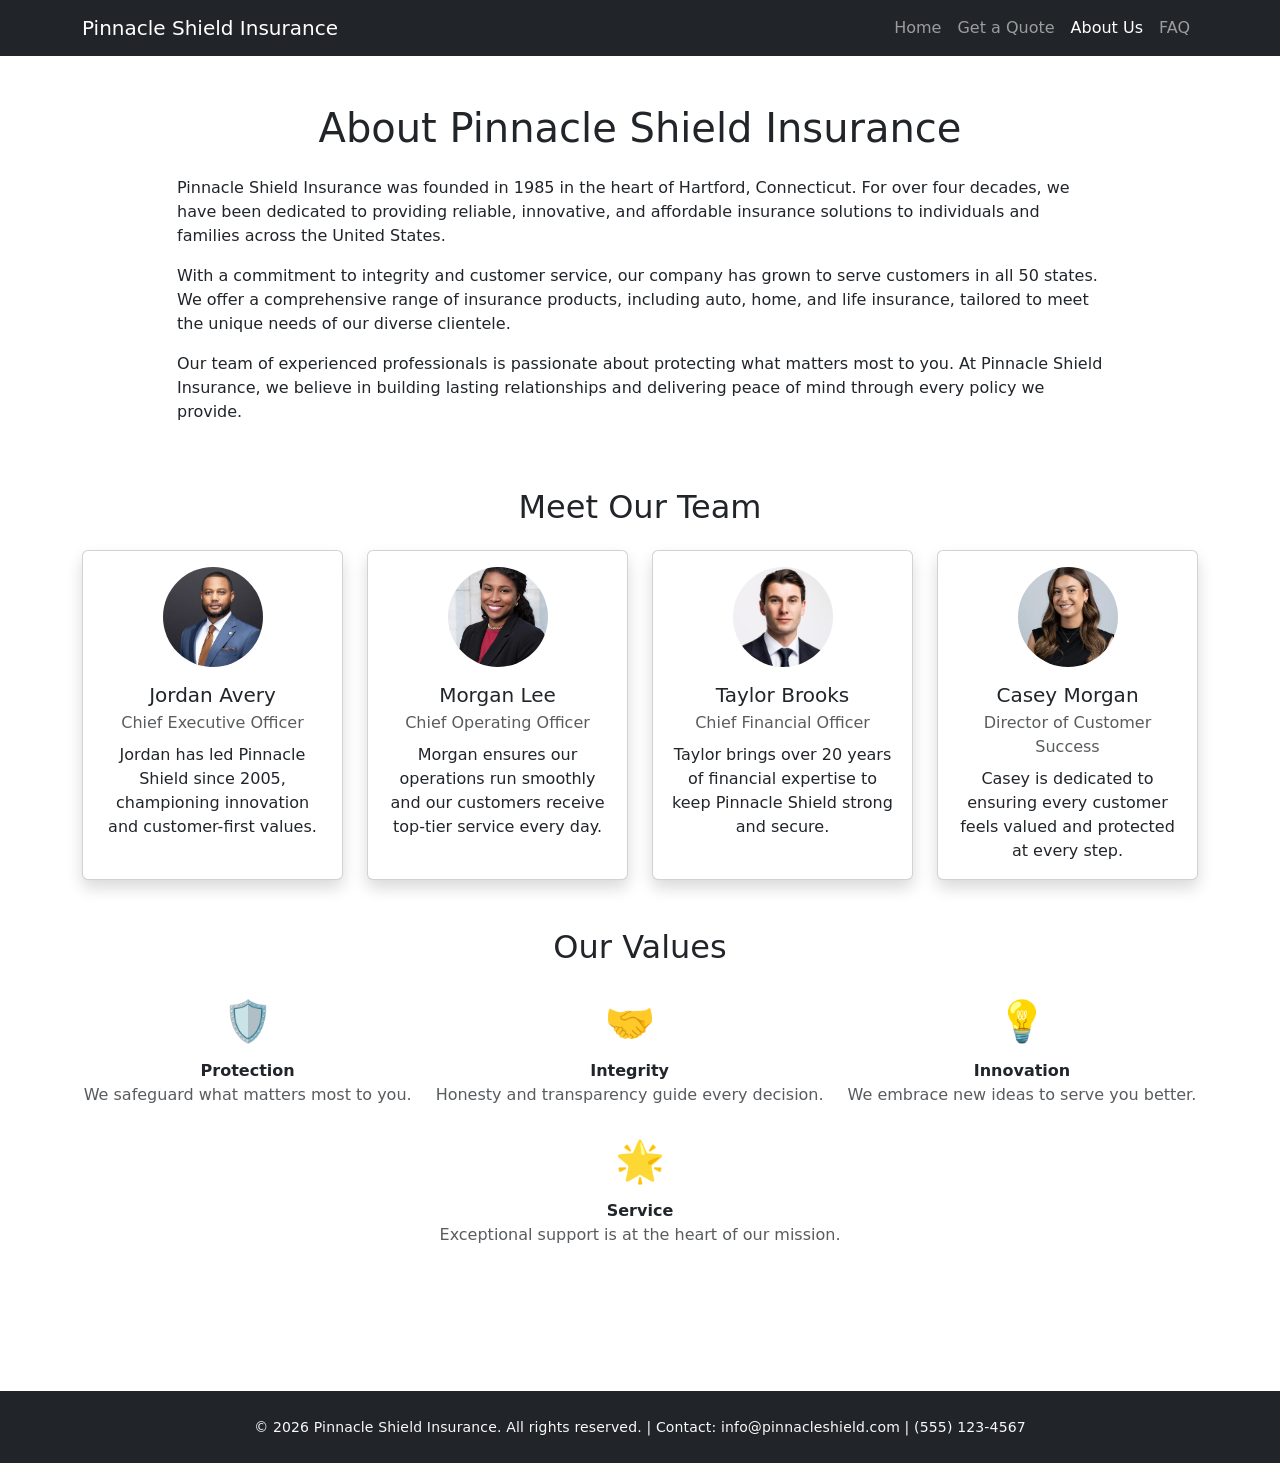
==== about.html @ 0ec8ef47 "feat: add real team member images and create About Us page" ====
<!DOCTYPE html>
<html lang="en">
<head>
	<meta charset="UTF-8">
	<meta http-equiv="X-UA-Compatible" content="IE=edge">
	<meta name="viewport" content="width=device-width, initial-scale=1.0">
	<title>About Us | Pinnacle Shield Insurance</title>
	<link href="https://cdn.jsdelivr.net/npm/bootstrap@5.3.2/dist/css/bootstrap.min.css" rel="stylesheet">
	<link rel="stylesheet" href="https://cdn.jsdelivr.net/npm/bootstrap-icons@1.11.3/font/bootstrap-icons.css">
	<link rel="stylesheet" href="css/styles.css">
</head>
<body>
	<header>
		<nav class="navbar navbar-expand-lg navbar-dark bg-dark">
			<div class="container">
				<a class="navbar-brand" href="index.html">Pinnacle Shield Insurance</a>
				<button class="navbar-toggler" type="button" data-bs-toggle="collapse" data-bs-target="#navbarNav" aria-controls="navbarNav" aria-expanded="false" aria-label="Toggle navigation">
					<span class="navbar-toggler-icon"></span>
				</button>
				<div class="collapse navbar-collapse" id="navbarNav">
					<ul class="navbar-nav ms-auto">
						<li class="nav-item">
							<a class="nav-link" href="index.html">Home</a>
						</li>
						<li class="nav-item">
							<a class="nav-link" href="quote.html">Get a Quote</a>
						</li>
						<li class="nav-item">
							<a class="nav-link active" aria-current="page" href="about.html">About Us</a>
						</li>
						<li class="nav-item">
							<a class="nav-link" href="faq.html">FAQ</a>
						</li>
					</ul>
				</div>
			</div>
		</nav>
	</header>

	<main class="py-5">
		<div class="container">
			<!-- Company Overview -->
			<section class="mb-5">
				<h1 class="mb-4 text-center">About Pinnacle Shield Insurance</h1>
				<div class="row justify-content-center">
					<div class="col-lg-10">
						<p>Pinnacle Shield Insurance was founded in 1985 in the heart of Hartford, Connecticut. For over four decades, we have been dedicated to providing reliable, innovative, and affordable insurance solutions to individuals and families across the United States.</p>
						<p>With a commitment to integrity and customer service, our company has grown to serve customers in all 50 states. We offer a comprehensive range of insurance products, including auto, home, and life insurance, tailored to meet the unique needs of our diverse clientele.</p>
						<p>Our team of experienced professionals is passionate about protecting what matters most to you. At Pinnacle Shield Insurance, we believe in building lasting relationships and delivering peace of mind through every policy we provide.</p>
					</div>
				</div>
			</section>

			<!-- Team Section -->
			<section class="mb-5">
				<h2 class="mb-4 text-center">Meet Our Team</h2>
				<div class="row justify-content-center g-4">
					<div class="col-md-6 col-lg-3">
						<div class="card h-100 text-center shadow">
							<img src="img/John.jpg" class="card-img-top rounded-circle mx-auto mt-3" alt="John - CEO" style="width: 100px; height: 100px; object-fit: cover;">
							<div class="card-body">
								<h5 class="card-title mb-1">Jordan Avery</h5>
								<p class="text-muted mb-2">Chief Executive Officer</p>
								<p class="card-text">Jordan has led Pinnacle Shield since 2005, championing innovation and customer-first values.</p>
							</div>
						</div>
					</div>
					<div class="col-md-6 col-lg-3">
						<div class="card h-100 text-center shadow">
							<img src="img/Afia.jpg" class="card-img-top rounded-circle mx-auto mt-3" alt="Afia - COO" style="width: 100px; height: 100px; object-fit: cover;">
							<div class="card-body">
								<h5 class="card-title mb-1">Morgan Lee</h5>
								<p class="text-muted mb-2">Chief Operating Officer</p>
								<p class="card-text">Morgan ensures our operations run smoothly and our customers receive top-tier service every day.</p>
							</div>
						</div>
					</div>
					<div class="col-md-6 col-lg-3">
						<div class="card h-100 text-center shadow">
							<img src="img/Carl.jpg" class="card-img-top rounded-circle mx-auto mt-3" alt="Carl - CFO" style="width: 100px; height: 100px; object-fit: cover;">
							<div class="card-body">
								<h5 class="card-title mb-1">Taylor Brooks</h5>
								<p class="text-muted mb-2">Chief Financial Officer</p>
								<p class="card-text">Taylor brings over 20 years of financial expertise to keep Pinnacle Shield strong and secure.</p>
							</div>
						</div>
					</div>
					<div class="col-md-6 col-lg-3">
						<div class="card h-100 text-center shadow">
							<img src="img/Ellinor.webp" class="card-img-top rounded-circle mx-auto mt-3" alt="Ellinor - Customer Success" style="width: 100px; height: 100px; object-fit: cover;">
							<div class="card-body">
								<h5 class="card-title mb-1">Casey Morgan</h5>
								<p class="text-muted mb-2">Director of Customer Success</p>
								<p class="card-text">Casey is dedicated to ensuring every customer feels valued and protected at every step.</p>
							</div>
						</div>
					</div>
				</div>
			</section>

			<!-- Company Values Section -->
			<section class="mb-5">
				<h2 class="mb-4 text-center">Our Values</h2>
				<div class="d-flex flex-wrap justify-content-center gap-4">
					<div class="d-flex flex-column align-items-center">
						<span class="fs-1 mb-2">🛡️</span>
						<span class="fw-bold">Protection</span>
						<span class="text-muted">We safeguard what matters most to you.</span>
					</div>
					<div class="d-flex flex-column align-items-center">
						<span class="fs-1 mb-2">🤝</span>
						<span class="fw-bold">Integrity</span>
						<span class="text-muted">Honesty and transparency guide every decision.</span>
					</div>
					<div class="d-flex flex-column align-items-center">
						<span class="fs-1 mb-2">💡</span>
						<span class="fw-bold">Innovation</span>
						<span class="text-muted">We embrace new ideas to serve you better.</span>
					</div>
					<div class="d-flex flex-column align-items-center">
						<span class="fs-1 mb-2">🌟</span>
						<span class="fw-bold">Service</span>
						<span class="text-muted">Exceptional support is at the heart of our mission.</span>
					</div>
				</div>
			</section>
		</div>
	</main>

	<footer class="bg-dark text-light py-4 mt-5">
		<div class="container text-center">
			<small>&copy; 2026 Pinnacle Shield Insurance. All rights reserved. | Contact: info@pinnacleshield.com | (555) 123-4567</small>
		</div>
	</footer>

	<script src="https://cdn.jsdelivr.net/npm/bootstrap@5.3.2/dist/js/bootstrap.bundle.min.js"></script>
	<script src="js/main.js"></script>
</body>
</html>
---- css/styles.css ----
/* CSS Reset */
*, *::before, *::after {
	box-sizing: border-box;
	margin: 0;
	padding: 0;
}

/* Hero Section Custom Styles */
section.py-5[style*="background"] {
	padding-top: 5rem !important;
	padding-bottom: 5rem !important;
	background: linear-gradient(90deg, #0056b3 60%, #007bff 100%) !important;
	color: #fff !important;
	text-align: center;
}
section.py-5[style*="background"] h1 {
	font-size: 2.8rem;
	font-weight: 700;
	margin-bottom: 1rem;
}
section.py-5[style*="background"] p {
	font-size: 1.3rem;
	margin-bottom: 2rem;
}

/* Card Hover Effects */
.card {
	transition: box-shadow 0.3s, transform 0.3s;
}
.card:hover, .card:focus {
	box-shadow: 0 8px 32px rgba(0, 86, 179, 0.15), 0 1.5px 6px rgba(0,0,0,0.08);
	transform: translateY(-4px) scale(1.03);
	z-index: 2;
}

/* Footer Styling Consistent with Navbar */
footer.bg-dark {
	background-color: #212529 !important;
	color: #f8f9fa !important;
	font-size: 1rem;
	letter-spacing: 0.01em;
}
footer.bg-dark a {
	color: #ffc107;
	text-decoration: underline;
}

/* Responsive Adjustments */
@media (max-width: 767.98px) {
	section.py-5[style*="background"] {
		padding-top: 2.5rem !important;
		padding-bottom: 2.5rem !important;
	}
	.display-4 {
		font-size: 2rem;
	}
	.card {
		margin-bottom: 1.5rem;
	}
	.container, .container-fluid {
		padding-left: 1rem;
		padding-right: 1rem;
	}
}
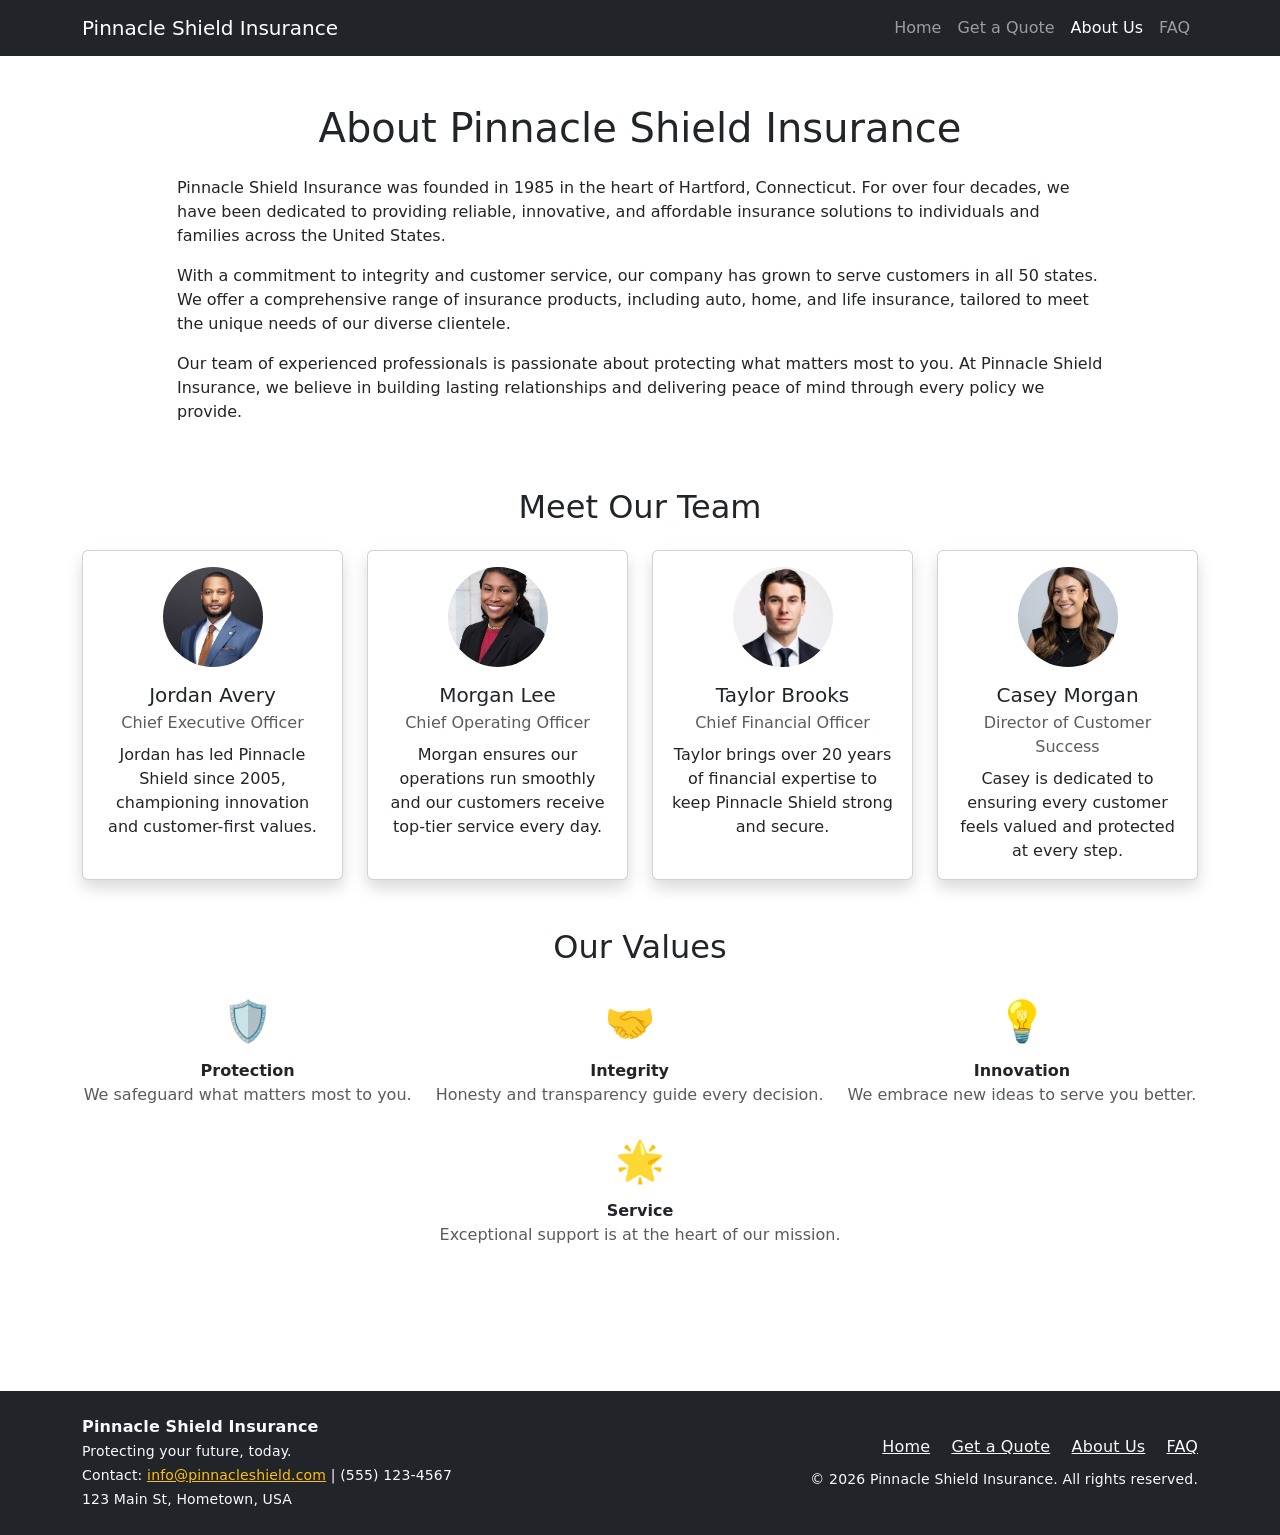
==== commit 1817f194: "feat: updated footer" ====
--- a/about.html
+++ b/about.html
@@ -128,8 +128,24 @@
 	</main>
 
 	<footer class="bg-dark text-light py-4 mt-5">
-		<div class="container text-center">
-			<small>&copy; 2026 Pinnacle Shield Insurance. All rights reserved. | Contact: info@pinnacleshield.com | (555) 123-4567</small>
+		<div class="container">
+			<div class="row align-items-center">
+				<div class="col-md-6 mb-3 mb-md-0">
+					<strong>Pinnacle Shield Insurance</strong><br>
+					<small>Protecting your future, today.<br>
+					Contact: <a href="mailto:info@pinnacleshield.com" class="text-warning">info@pinnacleshield.com</a> | (555) 123-4567<br>
+					123 Main St, Hometown, USA</small>
+				</div>
+				<div class="col-md-6 text-md-end">
+					<nav class="footer-nav mb-2">
+						<a href="index.html" class="text-light me-3">Home</a>
+						<a href="quote.html" class="text-light me-3">Get a Quote</a>
+						<a href="about.html" class="text-light me-3">About Us</a>
+						<a href="faq.html" class="text-light">FAQ</a>
+					</nav>
+					<small>&copy; 2026 Pinnacle Shield Insurance. All rights reserved.</small>
+				</div>
+			</div>
 		</div>
 	</footer>
 
